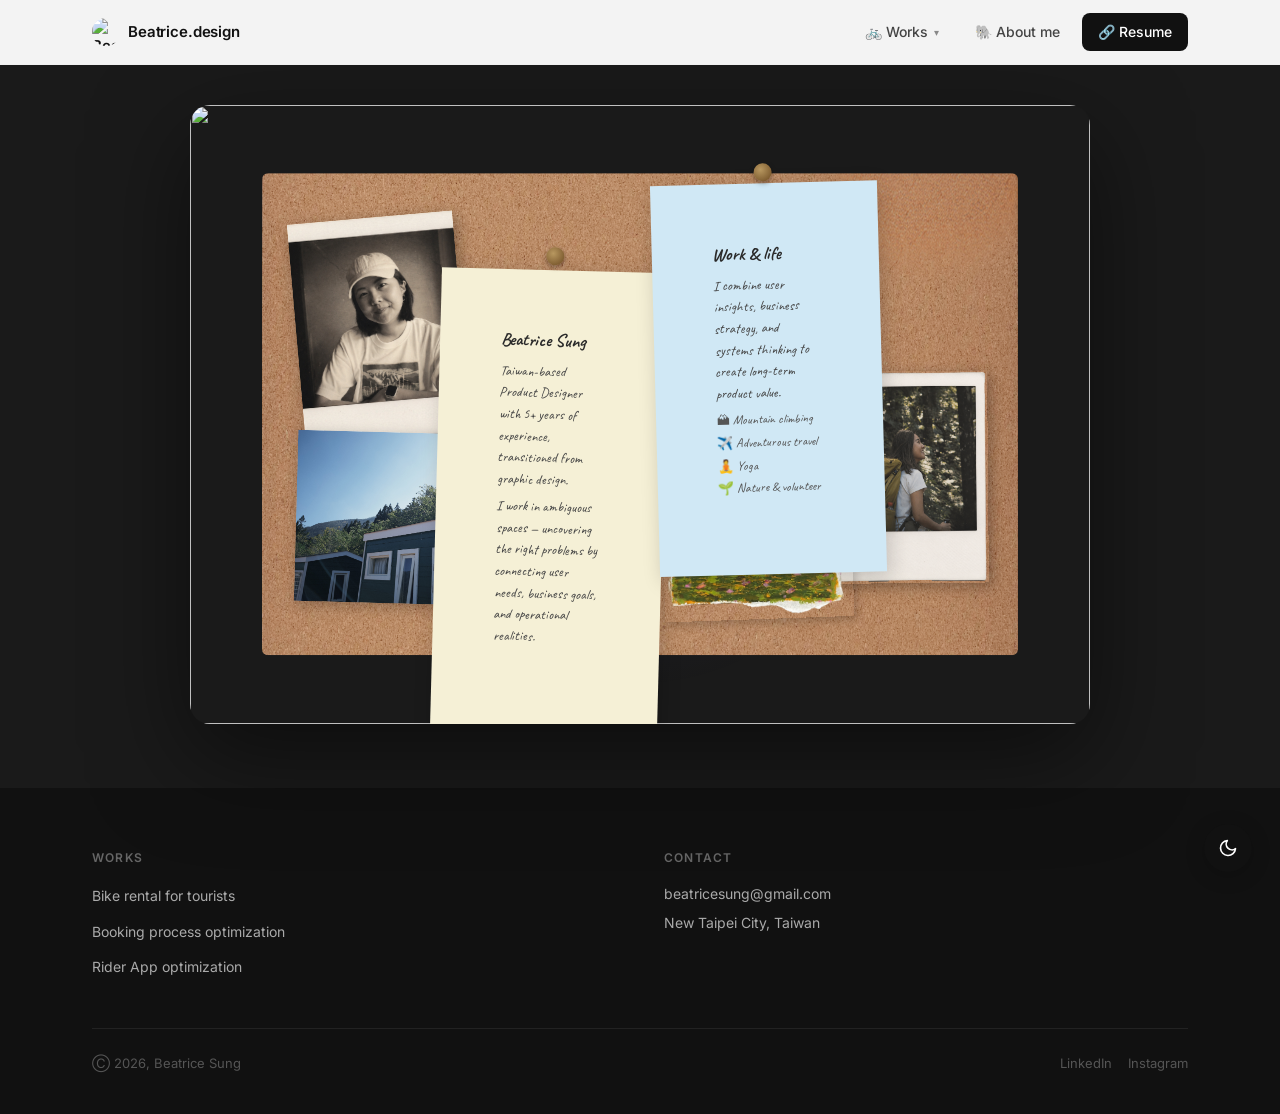
==== en/about-me-board.html @ c842e1b6 "Add about-me page with scroll animations, cork board variant, and dark mode - Rebuilt about-me.html " ====
<!DOCTYPE html>
<html lang="en">
<head>
  <meta charset="UTF-8" />
  <meta name="viewport" content="width=device-width, initial-scale=1.0" />
  <title>About — Beatrice Sung</title>
  <meta name="description" content="About Beatrice Sung — Product Designer with 5+ years of experience based in New Taipei City, Taiwan." />
  <link rel="stylesheet" href="../css/style.css" />
</head>
<body class="about-board-page">

  <div id="site-nav"></div>

  <!-- ========== CORK BOARD ========== -->
  <section class="about-board-section">
    <div class="about-board-container">
      <img class="cb-modal-bg" src="../assets/images/about-mountain-bg.jpg" alt="" />
      <div class="cb-board">
        <img class="cb-board-texture" src="../assets/images/about-cork.jpg" alt="" />

        <img class="cb-washi cb-washi--1" src="../assets/images/about-washi-1.png" alt="" />

        <div class="cb-photo cb-photo--bw">
          <img src="../assets/images/about-photo-bw.jpg" alt="Beatrice" />
        </div>

        <div class="cb-sticky cb-sticky--cream">
          <span class="cb-pin"></span>
          <h2>Beatrice Sung</h2>
          <p>Taiwan-based Product Designer with 5+ years of experience, transitioned from graphic design.</p>
          <p>I work in ambiguous spaces — uncovering the right problems by connecting user needs, business goals, and operational realities.</p>
        </div>

        <div class="cb-sticky cb-sticky--blue">
          <span class="cb-pin"></span>
          <h2>Work &amp; life</h2>
          <p>I combine user insights, business strategy, and systems thinking to create long-term product value.</p>
          <div class="cb-interests">
            <span>🏔 Mountain climbing</span>
            <span>✈️ Adventurous travel</span>
            <span>🧘 Yoga</span>
            <span>🌱 Nature &amp; volunteer</span>
          </div>
        </div>

        <img class="cb-washi cb-washi--2" src="../assets/images/about-washi-2.png" alt="" />

        <div class="cb-photo cb-photo--building">
          <img src="../assets/images/about-photo-building.jpg" alt="" />
        </div>

        <div class="cb-photo cb-photo--painting">
          <img src="../assets/images/about-photo-painting.jpg" alt="" />
        </div>

        <div class="cb-photo cb-photo--hiking">
          <img src="../assets/images/about-photo-hiking.jpg" alt="" />
        </div>
      </div>
    </div>
  </section>

  <div id="site-footer"></div>

  <script src="../js/components.js"></script>
  <script src="../js/main.js"></script>
</body>
</html>
---- css/style.css ----
/* ===========================
   Beatrice Sung — Portfolio
   style.css
   =========================== */

@import url('https://fonts.googleapis.com/css2?family=Caveat:wght@400;600;700&family=Inter:wght@300;400;500;600;700&family=Merriweather:wght@300;400;700&display=swap');

/* ---------- Reset & Base ---------- */
*, *::before, *::after {
  box-sizing: border-box;
  margin: 0;
  padding: 0;
}

html {
  scroll-behavior: smooth;
}

body {
  font-family: 'Inter', sans-serif;
  font-size: 16px;
  line-height: 1.6;
  color: #111111;
  background-color: #ffffff;
  -webkit-font-smoothing: antialiased;
}

img {
  max-width: 100%;
  display: block;
}

a {
  color: inherit;
  text-decoration: none;
}

ul {
  list-style: none;
}

/* ---------- Utilities ---------- */
.container {
  max-width: 1160px;
  margin: 0 auto;
  padding: 0 32px;
}

.tag {
  display: inline-block;
  background: #f2f2f2;
  color: #444;
  font-size: 12px;
  font-weight: 500;
  padding: 4px 12px;
  border-radius: 100px;
  letter-spacing: 0.02em;
}

.fade-in {
  opacity: 0;
  transform: translateY(24px);
  transition: opacity 0.7s ease, transform 0.7s ease;
}

.fade-in.visible {
  opacity: 1;
  transform: translateY(0);
}

/* ---------- Navigation ---------- */
.nav {
  position: sticky;
  top: 0;
  z-index: 100;
  background: rgba(255, 255, 255, 0.95);
  backdrop-filter: blur(10px);
  border-bottom: 1px solid #f0f0f0;
}

.nav__inner {
  display: flex;
  align-items: center;
  justify-content: space-between;
  height: 64px;
}

.nav__logo {
  display: flex;
  align-items: center;
  gap: 8px;
  font-size: 15px;
  font-weight: 600;
  color: #111;
  letter-spacing: -0.01em;
}

.nav__logo img {
  width: 28px;
  height: 28px;
  border-radius: 50%;
}

.nav__links {
  display: flex;
  align-items: center;
  gap: 8px;
}

.nav__link {
  display: flex;
  align-items: center;
  gap: 6px;
  padding: 8px 14px;
  border-radius: 8px;
  font-size: 14px;
  font-weight: 500;
  color: #444;
  transition: background 0.2s, color 0.2s;
}

.nav__link:hover,
.nav__link.active {
  background: #f4f4f4;
  color: #111;
}

.nav__link--resume {
  background: #111;
  color: #fff;
  padding: 8px 16px;
}

.nav__link--resume:hover {
  background: #333;
  color: #fff;
}

/* Theme Toggle Float Button */
.theme-toggle {
  position: fixed;
  bottom: 28px;
  right: 28px;
  z-index: 999;
  width: 48px;
  height: 48px;
  border-radius: 50%;
  background: #111;
  color: #fff;
  border: none;
  cursor: pointer;
  display: flex;
  align-items: center;
  justify-content: center;
  box-shadow: 0 4px 20px rgba(0, 0, 0, 0.18);
  transition: background 0.2s, transform 0.2s, box-shadow 0.2s;
}

.theme-toggle:hover {
  transform: scale(1.1);
  box-shadow: 0 6px 28px rgba(0, 0, 0, 0.25);
}

.theme-toggle .icon-moon { display: block; }
.theme-toggle .icon-sun  { display: none; }

[data-theme="dark"] .theme-toggle {
  background: #e0e0e0;
  color: #111;
  box-shadow: 0 4px 20px rgba(0, 0, 0, 0.4);
}

[data-theme="dark"] .theme-toggle .icon-moon { display: none; }
[data-theme="dark"] .theme-toggle .icon-sun  { display: block; }

/* Dropdown */
.nav__dropdown {
  position: relative;
}

.nav__dropdown-toggle {
  background: none;
  border: none;
  font-family: 'Inter', sans-serif;
  font-size: 14px;
  font-weight: 500;
  color: #444;
  cursor: pointer;
  display: flex;
  align-items: center;
  gap: 6px;
  padding: 8px 14px;
  border-radius: 8px;
  transition: background 0.2s, color 0.2s;
}

.nav__dropdown-toggle::after {
  content: '▾';
  font-size: 10px;
  transition: transform 0.2s;
  opacity: 0.6;
}

.nav__dropdown.open .nav__dropdown-toggle,
.nav__dropdown-toggle:hover {
  background: #f4f4f4;
  color: #111;
}

.nav__dropdown.open .nav__dropdown-toggle::after {
  transform: rotate(180deg);
}

.nav__dropdown-menu {
  display: none;
  position: absolute;
  top: calc(100% + 6px);
  left: 0;
  background: #fff;
  border: 1px solid #ebebeb;
  border-radius: 12px;
  padding: 6px;
  min-width: 280px;
  box-shadow: 0 8px 32px rgba(0, 0, 0, 0.1);
  z-index: 200;
}

.nav__dropdown.open .nav__dropdown-menu {
  display: flex;
  flex-direction: column;
}

.nav__dropdown-item {
  display: block;
  padding: 10px 14px;
  border-radius: 8px;
  font-size: 14px;
  color: #444;
  transition: background 0.15s, color 0.15s;
}

.nav__dropdown-item:hover {
  background: #f4f4f4;
  color: #111;
}

/* Hamburger */
.nav__hamburger {
  display: none;
  flex-direction: column;
  gap: 5px;
  background: none;
  border: none;
  cursor: pointer;
  padding: 4px;
}

.nav__hamburger span {
  display: block;
  width: 22px;
  height: 2px;
  background: #111;
  border-radius: 2px;
  transition: transform 0.3s, opacity 0.3s;
}

/* Mobile menu */
.nav__mobile {
  display: none;
  flex-direction: column;
  gap: 4px;
  padding: 12px 16px 16px;
  border-top: 1px solid #f0f0f0;
  background: #fff;
}

.nav__mobile.open {
  display: flex;
}

.nav__mobile .nav__link {
  font-size: 15px;
}

/* ---------- Hero ---------- */
.hero {
  padding: 100px 0 80px;
}

.hero__eyebrow {
  font-size: 15px;
  font-weight: 500;
  color: #888;
  margin-bottom: 16px;
  letter-spacing: 0.01em;
}

.hero__name {
  font-size: clamp(28px, 4vw, 52px);
  font-weight: 700;
  line-height: 1.15;
  letter-spacing: -0.02em;
  color: #111;
  max-width: 760px;
  margin-bottom: 24px;
}

.hero__tagline-zh {
  font-size: clamp(32px, 4vw, 52px);
  font-weight: 700;
  line-height: 1.2;
  letter-spacing: -0.02em;
  color: #111;
  margin-bottom: 32px;
}

.hero__desc {
  max-width: 560px;
}

.hero__desc p {
  font-size: 17px;
  line-height: 1.65;
  color: #444;
  margin-bottom: 8px;
}

.hero__desc p:last-child {
  margin-bottom: 0;
}

/* ---------- Services ---------- */
.services {
  padding: 72px 0;
  border-top: 1px solid #f0f0f0;
}

.services__grid {
  display: grid;
  grid-template-columns: repeat(4, 1fr);
  gap: 32px;
}

.service-item__icon {
  width: 40px;
  height: 40px;
  margin-bottom: 16px;
}

.service-item__title {
  font-size: 15px;
  font-weight: 600;
  color: #111;
  margin-bottom: 6px;
}

.service-item__desc {
  font-size: 14px;
  color: #777;
  line-height: 1.55;
}

/* ---------- Section Header ---------- */
.section-header {
  margin-bottom: 48px;
}

.section-header__eyebrow {
  font-size: 12px;
  font-weight: 600;
  color: #aaa;
  letter-spacing: 0.12em;
  text-transform: uppercase;
  margin-bottom: 10px;
}

.section-header__title {
  font-size: clamp(24px, 3vw, 36px);
  font-weight: 700;
  letter-spacing: -0.02em;
  line-height: 1.2;
  color: #111;
  margin-bottom: 12px;
}

.section-header__subtitle {
  font-size: 16px;
  color: #666;
  max-width: 480px;
}

/* ---------- Works Section ---------- */
.works {
  padding: 80px 0;
  border-top: 1px solid #f0f0f0;
}

.works__grid {
  display: grid;
  grid-template-columns: repeat(2, 1fr);
  gap: 24px;
}

.work-card {
  border-radius: 16px;
  overflow: hidden;
  background: #f8f8f8;
  transition: transform 0.15s ease, box-shadow 0.15s ease;
  cursor: pointer;
  display: block;
  will-change: transform;
  transform-style: preserve-3d;
}

.work-card--coming-soon {
  cursor: default;
}

.work-card--coming-soon:hover {
  transform: none !important;
  box-shadow: none !important;
}

/* ---------- Cursor glow ---------- */
.cursor-glow {
  position: fixed;
  top: 0;
  left: 0;
  width: 480px;
  height: 480px;
  border-radius: 50%;
  background: radial-gradient(circle, rgba(90, 90, 255, 0.10) 0%, transparent 70%);
  pointer-events: none;
  transform: translate(-50%, -50%);
  transition: opacity 0.4s ease;
  z-index: 0;
  mix-blend-mode: normal;
}

[data-theme="dark"] .cursor-glow {
  background: radial-gradient(circle, rgba(120, 120, 255, 0.14) 0%, transparent 70%);
}

.work-card__image {
  aspect-ratio: 16 / 10;
  overflow: hidden;
  background: #ebebeb;
}

.work-card__image img {
  width: 100%;
  height: 100%;
  object-fit: cover;
  transition: transform 0.5s ease;
}

.work-card:hover .work-card__image img {
  transform: scale(1.04);
}

.work-card__body {
  padding: 24px;
}

.work-card__tags {
  display: flex;
  flex-wrap: wrap;
  gap: 6px;
  margin-bottom: 12px;
}

.work-card__title {
  font-size: 19px;
  font-weight: 700;
  letter-spacing: -0.02em;
  line-height: 1.3;
  color: #111;
  margin-bottom: 8px;
}

.work-card__desc {
  font-size: 14px;
  color: #777;
  line-height: 1.55;
}

.work-card__coming-soon {
  display: inline-block;
  background: #111;
  color: #fff;
  font-size: 11px;
  font-weight: 600;
  letter-spacing: 0.08em;
  text-transform: uppercase;
  padding: 4px 10px;
  border-radius: 100px;
  margin-bottom: 12px;
}

/* ---------- Expertise ---------- */
.expertise {
  padding: 80px 0;
  border-top: 1px solid #f0f0f0;
}

.expertise__grid {
  display: grid;
  grid-template-columns: repeat(3, 1fr);
  gap: 32px 40px;
}

.expertise-item {
  display: flex;
  gap: 16px;
  align-items: flex-start;
}

.expertise-item__icon {
  width: 40px;
  height: 40px;
  flex-shrink: 0;
}

.expertise-item__title {
  font-size: 15px;
  font-weight: 600;
  color: #111;
  margin-bottom: 4px;
}

.expertise-item__desc {
  font-size: 13px;
  color: #777;
  line-height: 1.5;
}

/* ---------- Contact ---------- */
.contact {
  padding: 80px 0;
  border-top: 1px solid #f0f0f0;
}

.contact__inner {
  display: grid;
  grid-template-columns: 1fr 1fr;
  gap: 80px;
  align-items: start;
}

.contact__info {
  margin-top: 32px;
}

.contact__info-item {
  display: flex;
  align-items: center;
  gap: 10px;
  font-size: 14px;
  color: #555;
  margin-bottom: 12px;
}

.contact__info-item a:hover {
  color: #111;
}

.contact__form {
  display: flex;
  flex-direction: column;
  gap: 16px;
}

.form-group {
  display: flex;
  flex-direction: column;
  gap: 6px;
}

.form-group label {
  font-size: 13px;
  font-weight: 500;
  color: #444;
}

.form-group input,
.form-group textarea {
  border: 1.5px solid #e5e5e5;
  border-radius: 10px;
  padding: 12px 16px;
  font-size: 14px;
  font-family: 'Inter', sans-serif;
  color: #111;
  background: #fff;
  transition: border-color 0.2s;
  outline: none;
  resize: none;
}

.form-group input:focus,
.form-group textarea:focus {
  border-color: #111;
}

.form-group textarea {
  min-height: 120px;
}

.form-submit {
  background: #111;
  color: #fff;
  border: none;
  border-radius: 10px;
  padding: 14px 28px;
  font-size: 15px;
  font-weight: 600;
  font-family: 'Inter', sans-serif;
  cursor: pointer;
  transition: background 0.2s;
  align-self: flex-start;
}

.form-submit:hover {
  background: #333;
}

/* ---------- Footer ---------- */
.footer {
  background: #111;
  color: #fff;
  padding: 60px 0 40px;
}

.footer__inner {
  display: grid;
  grid-template-columns: 1fr 1fr;
  gap: 48px;
  margin-bottom: 48px;
}

.footer__brand-name {
  font-size: 18px;
  font-weight: 700;
  letter-spacing: -0.02em;
  margin-bottom: 8px;
}

.footer__brand-desc {
  font-size: 13px;
  color: #888;
  line-height: 1.55;
}

.footer__heading {
  font-size: 12px;
  font-weight: 600;
  color: #666;
  letter-spacing: 0.1em;
  text-transform: uppercase;
  margin-bottom: 16px;
}

.footer__link-list {
  display: flex;
  flex-direction: column;
  gap: 10px;
}

.footer__link-list a {
  font-size: 14px;
  color: #aaa;
  transition: color 0.2s;
}

.footer__link-list a:hover {
  color: #fff;
}

.footer__contact-item {
  font-size: 14px;
  color: #aaa;
  margin-bottom: 8px;
  line-height: 1.5;
}

.footer__contact-item a {
  color: #aaa;
  transition: color 0.2s;
}

.footer__contact-item a:hover {
  color: #fff;
}

.footer__bottom {
  border-top: 1px solid #222;
  padding-top: 24px;
  display: flex;
  align-items: center;
  justify-content: space-between;
}

.footer__copy {
  font-size: 13px;
  color: #555;
}

.footer__social {
  display: flex;
  gap: 16px;
}

.footer__social a {
  font-size: 13px;
  color: #555;
  transition: color 0.2s;
}

.footer__social a:hover {
  color: #fff;
}

/* ---------- Case Study Pages ---------- */
.cs-hero {
  padding: 80px 0 60px;
  border-bottom: 1px solid #f0f0f0;
}

.cs-hero__tags {
  display: flex;
  flex-wrap: wrap;
  gap: 8px;
  margin-bottom: 20px;
}

.cs-hero__title {
  font-size: clamp(28px, 4vw, 52px);
  font-weight: 700;
  letter-spacing: -0.03em;
  line-height: 1.15;
  color: #111;
  max-width: 760px;
  margin-bottom: 40px;
}

.cs-meta {
  display: grid;
  grid-template-columns: repeat(4, 1fr);
  gap: 24px;
  padding: 32px 0;
  border-top: 1px solid #f0f0f0;
}

.cs-meta__label {
  font-size: 11px;
  font-weight: 600;
  color: #aaa;
  letter-spacing: 0.1em;
  text-transform: uppercase;
  margin-bottom: 6px;
}

.cs-meta__value {
  font-size: 14px;
  font-weight: 500;
  color: #333;
  line-height: 1.5;
}

.cs-cover {
  width: 100%;
  border-radius: 16px;
  overflow: hidden;
  background: #f4f4f4;
  margin: 48px 0;
}

.cs-cover img {
  width: 100%;
  object-fit: cover;
}

.cs-section {
  padding: 64px 0;
  border-top: 1px solid #f0f0f0;
}

.cs-section:first-child {
  border-top: none;
}

.cs-section__label {
  font-size: 11px;
  font-weight: 600;
  color: #aaa;
  letter-spacing: 0.12em;
  text-transform: uppercase;
  margin-bottom: 16px;
}

.cs-section__title {
  font-size: clamp(20px, 2.5vw, 28px);
  font-weight: 700;
  letter-spacing: -0.02em;
  color: #111;
  margin-bottom: 20px;
}

.cs-section__body {
  max-width: 720px;
}

.cs-section__body p {
  font-size: 16px;
  line-height: 1.7;
  color: #444;
  margin-bottom: 16px;
}

.cs-section__body p:last-child {
  margin-bottom: 0;
}

.cs-section__body ul {
  list-style: none;
  margin-bottom: 16px;
}

.cs-section__body ul li {
  padding-left: 20px;
  position: relative;
  font-size: 16px;
  line-height: 1.7;
  color: #444;
  margin-bottom: 8px;
}

.cs-section__body ul li::before {
  content: '·';
  position: absolute;
  left: 6px;
  color: #aaa;
  font-size: 20px;
  line-height: 1.4;
}

.cs-image {
  border-radius: 12px;
  overflow: hidden;
  background: #f4f4f4;
  margin: 32px 0;
}

.cs-image img {
  width: 100%;
}

.cs-image--sm {
  max-width: 640px;
}

.cs-two-col {
  display: grid;
  grid-template-columns: 1fr 1fr;
  gap: 24px;
  margin: 32px 0;
}

.cs-stat-grid {
  display: grid;
  grid-template-columns: repeat(3, 1fr);
  gap: 24px;
  margin: 32px 0;
}

.cs-stat {
  background: #f8f8f8;
  border-radius: 16px;
  padding: 28px 24px;
}

.cs-stat__number {
  font-size: 36px;
  font-weight: 700;
  letter-spacing: -0.03em;
  color: #111;
  margin-bottom: 6px;
}

.cs-stat__label {
  font-size: 14px;
  color: #777;
  line-height: 1.45;
}

.cs-quote {
  border-left: 3px solid #111;
  padding: 16px 0 16px 24px;
  margin: 32px 0;
}

.cs-quote p {
  font-size: 18px !important;
  font-style: italic;
  color: #333 !important;
  line-height: 1.6 !important;
}

.cs-next {
  padding: 80px 0;
  border-top: 1px solid #f0f0f0;
}

.cs-next__label {
  font-size: 12px;
  font-weight: 600;
  color: #aaa;
  letter-spacing: 0.1em;
  text-transform: uppercase;
  margin-bottom: 16px;
}

.cs-next__card {
  display: flex;
  gap: 24px;
  align-items: center;
  background: #f8f8f8;
  border-radius: 16px;
  padding: 24px;
  max-width: 640px;
  transition: transform 0.3s ease, box-shadow 0.3s ease;
}

.cs-next__card:hover {
  transform: translateY(-4px);
  box-shadow: 0 16px 40px rgba(0, 0, 0, 0.08);
}

.cs-next__card img {
  width: 120px;
  height: 80px;
  object-fit: cover;
  border-radius: 8px;
  background: #e0e0e0;
}

.cs-next__card-title {
  font-size: 17px;
  font-weight: 600;
  color: #111;
  margin-bottom: 6px;
  letter-spacing: -0.01em;
}

.cs-next__card-desc {
  font-size: 13px;
  color: #888;
}

/* ---------- About Page ---------- */
.about-hero {
  padding: 80px 0;
}

.about-hero__name {
  font-size: clamp(48px, 7vw, 96px);
  font-weight: 700;
  letter-spacing: -0.03em;
  line-height: 1.05;
  color: #111;
  margin-bottom: 56px;
}

.about-hero__inner {
  display: grid;
  grid-template-columns: 1fr 2fr;
  gap: 64px;
  align-items: start;
}

.about-hero__eyebrow {
  font-size: 12px;
  font-weight: 600;
  color: #aaa;
  letter-spacing: 0.12em;
  text-transform: uppercase;
  margin-bottom: 16px;
}

.about-hero__bio {
  font-size: 17px;
  line-height: 1.75;
  color: #333;
  margin-bottom: 20px;
}

.about-hero__bio:last-child {
  margin-bottom: 0;
}

.about-hero__photo {
  border-radius: 16px;
  overflow: hidden;
  aspect-ratio: 3 / 4;
  background: #e8e8e8;
}

.about-hero__photo img {
  width: 100%;
  height: 100%;
  object-fit: cover;
}

.about-section {
  padding: 64px 0;
  border-top: 1px solid #f0f0f0;
}

.about-section__title {
  font-size: 22px;
  font-weight: 700;
  letter-spacing: -0.02em;
  color: #111;
  margin-bottom: 24px;
}

.about-section__body {
  max-width: 640px;
}

.about-section__body p {
  font-size: 16px;
  line-height: 1.7;
  color: #444;
  margin-bottom: 16px;
}

.about-photos {
  display: grid;
  grid-template-columns: repeat(3, 1fr);
  gap: 16px;
  margin: 32px 0;
}

.about-photos .photo {
  border-radius: 12px;
  overflow: hidden;
  aspect-ratio: 4 / 5;
  background: #f0f0f0;
}

.about-photos .photo img {
  width: 100%;
  height: 100%;
  object-fit: cover;
}

.interests-grid {
  display: flex;
  flex-wrap: wrap;
  gap: 10px;
  margin-top: 20px;
}

.interest-tag {
  background: #f2f2f2;
  color: #333;
  padding: 8px 18px;
  border-radius: 100px;
  font-size: 14px;
  font-weight: 500;
}

/* ---------- Problem Statement Cards ---------- */
.cs-problem-list {
  display: flex;
  flex-direction: column;
  gap: 16px;
  margin-top: 32px;
}

.cs-problem-card {
  background: rgba(9, 0, 255, 0.06);
  border-radius: 16px;
  padding: 28px 40px;
}

.cs-problem-card p,
.cs-problem-card li {
  font-size: 16px;
  line-height: 1.7;
  color: #4e4a4a;
  margin: 0;
}

.cs-problem-card ol,
.cs-problem-card ul {
  padding-left: 24px;
  margin-top: 8px;
}

.cs-problem-card li {
  margin-bottom: 6px;
}

/* ---------- Feature Tags ---------- */
.cs-feature-tags {
  display: flex;
  flex-wrap: wrap;
  gap: 14px;
  margin-top: 32px;
}

.cs-feature-tag {
  display: inline-flex;
  align-items: center;
  justify-content: center;
  border: 2px solid #111;
  border-radius: 48px;
  padding: 10px 24px;
  font-size: 15px;
  font-weight: 500;
  color: #111;
  background: #fafbff;
}

/* ---------- Feature Flow (Option E) ---------- */
.cs-feature-flow {
  margin-top: 32px;
  font-size: clamp(22px, 3vw, 36px);
  font-weight: 600;
  line-height: 1.6;
  color: #111;
  letter-spacing: -0.02em;
}

.cs-feature-flow span {
  color: #bbb;
  margin: 0 6px;
}

/* ---------- Before / After Comparison Slider ---------- */
.cs-sliders {
  display: flex;
  flex-direction: column;
  margin-top: 40px;
}

.cs-slider__title {
  font-size: 15px;
  font-weight: 600;
  color: #888;
  letter-spacing: 0.04em;
  margin-top: 2rem;
  margin-bottom: 1rem;
}

.cs-slider__title:first-child {
  margin-top: 0;
}

.cs-slider {
  position: relative;
  border-radius: 12px;
  overflow: hidden;
  cursor: col-resize;
  user-select: none;
  box-shadow: 0 4px 30px rgba(0, 0, 0, 0.1);
  /* height is set by the before image */
}

.cs-slider__img {
  display: block;
  width: 100%;
}

.cs-slider__img img {
  display: block;
  width: 100%;
  height: auto;
  pointer-events: none;
}

.cs-slider__img--after {
  /* sits behind as baseline */
}

.cs-slider__img--before {
  position: absolute;
  top: 0;
  left: 0;
  height: 100%;
  width: 100%;
  overflow: hidden;
  clip-path: inset(0 50% 0 0);
}

.cs-slider__img--before img {
  position: absolute;
  top: 0;
  left: 0;
  width: 100%;
  height: 100%;
  object-fit: cover;
}

.cs-slider__divider {
  position: absolute;
  top: 0;
  left: 50%;
  width: 2px;
  height: 100%;
  background: #fff;
  transform: translateX(-50%);
  z-index: 10;
  pointer-events: none;
}

.cs-slider__handle {
  position: absolute;
  top: 50%;
  left: 50%;
  transform: translate(-50%, -50%);
  width: 44px;
  height: 44px;
  border-radius: 50%;
  background: #fff;
  border: none;
  cursor: col-resize;
  display: flex;
  align-items: center;
  justify-content: center;
  box-shadow: 0 2px 12px rgba(0, 0, 0, 0.18);
  pointer-events: none;
}

.cs-slider__label {
  position: absolute;
  bottom: 16px;
  background: rgba(0, 0, 0, 0.45);
  color: #fff;
  font-size: 12px;
  font-weight: 600;
  letter-spacing: 0.06em;
  text-transform: uppercase;
  padding: 4px 12px;
  border-radius: 100px;
  pointer-events: none;
  z-index: 9;
}

.cs-slider__label--before {
  left: 16px;
}

.cs-slider__label--after {
  right: 16px;
}

@keyframes sliderHint {
  0%   { transform: translateX(-50%); }
  20%  { transform: translateX(calc(-50% - 8px)); }
  50%  { transform: translateX(calc(-50% + 8px)); }
  70%  { transform: translateX(calc(-50% - 4px)); }
  85%  { transform: translateX(calc(-50% + 4px)); }
  100% { transform: translateX(-50%); }
}

.cs-slider.is-hinting .cs-slider__divider {
  animation: sliderHint 0.85s ease-in-out;
}

/* ---------- Responsive ---------- */

/* Large screens: 1440px+ (external monitors, iMac) */
@media (min-width: 1440px) {
  .container {
    max-width: 1320px;
  }

  .hero__name {
    font-size: 60px;
  }

  .works__grid {
    gap: 32px;
  }

  .expertise__grid {
    gap: 40px 56px;
  }
}
@media (max-width: 900px) {
  .services__grid {
    grid-template-columns: repeat(2, 1fr);
  }

  .works__grid {
    grid-template-columns: 1fr;
  }

  .expertise__grid {
    grid-template-columns: repeat(2, 1fr);
  }

  .contact__inner {
    grid-template-columns: 1fr;
    gap: 48px;
  }

  .footer__inner {
    grid-template-columns: 1fr 1fr;
  }

  .cs-meta {
    grid-template-columns: repeat(2, 1fr);
  }

  .cs-two-col {
    grid-template-columns: 1fr;
  }

  .cs-stat-grid {
    grid-template-columns: 1fr;
  }

  .about-hero__inner {
    grid-template-columns: 1fr;
    gap: 32px;
  }

  .about-hero__name {
    margin-bottom: 32px;
  }

  .about-photos {
    grid-template-columns: repeat(2, 1fr);
  }
}

/* ---------- Dark Mode ---------- */
[data-theme="dark"] body {
  background-color: #141414;
  color: #e0e0e0;
}

[data-theme="dark"] .nav {
  background: rgba(20, 20, 20, 0.95);
  border-bottom-color: #272727;
}

[data-theme="dark"] .nav__logo { color: #e0e0e0; }
[data-theme="dark"] .nav__hamburger span { background: #e0e0e0; }

[data-theme="dark"] .nav__link { color: #999; }
[data-theme="dark"] .nav__link:hover,
[data-theme="dark"] .nav__link.active { background: #242424; color: #fff; }

[data-theme="dark"] .nav__link--resume { background: #e0e0e0; color: #111; }
[data-theme="dark"] .nav__link--resume:hover { background: #bbb; color: #111; }

[data-theme="dark"] .nav__theme-toggle { color: #999; }
[data-theme="dark"] .nav__theme-toggle:hover { background: #242424; color: #fff; }

[data-theme="dark"] .nav__dropdown-toggle { color: #999; }
[data-theme="dark"] .nav__dropdown-toggle:hover,
[data-theme="dark"] .nav__dropdown.open .nav__dropdown-toggle { background: #242424; color: #fff; }

[data-theme="dark"] .nav__dropdown-menu {
  background: #1c1c1c;
  border-color: #2a2a2a;
  box-shadow: 0 8px 32px rgba(0, 0, 0, 0.5);
}

[data-theme="dark"] .nav__dropdown-item { color: #999; }
[data-theme="dark"] .nav__dropdown-item:hover { background: #242424; color: #fff; }

[data-theme="dark"] .nav__mobile { background: #141414; border-top-color: #272727; }

[data-theme="dark"] .hero__name { color: #e0e0e0; }
[data-theme="dark"] .hero__desc p { color: #999; }

[data-theme="dark"] .works { border-top-color: #272727; }
[data-theme="dark"] .work-card { background: #1c1c1c; }
[data-theme="dark"] .work-card:hover { box-shadow: 0 20px 48px rgba(0, 0, 0, 0.5); }
[data-theme="dark"] .work-card__image { background: #272727; }
[data-theme="dark"] .work-card__title { color: #e0e0e0; }
[data-theme="dark"] .work-card__desc { color: #888; }
[data-theme="dark"] .tag { background: #272727; color: #999; }
[data-theme="dark"] .work-card__coming-soon { background: #e0e0e0; color: #111; }

[data-theme="dark"] .section-header__title { color: #e0e0e0; }
[data-theme="dark"] .expertise { border-top-color: #272727; }
[data-theme="dark"] .expertise-item__title { color: #e0e0e0; }
[data-theme="dark"] .expertise-item__desc { color: #888; }

[data-theme="dark"] .footer { background: #0c0c0c; }
[data-theme="dark"] .footer__bottom { border-top-color: #1e1e1e; }

[data-theme="dark"] .cs-hero { border-bottom-color: #272727; }
[data-theme="dark"] .cs-hero__title { color: #e0e0e0; }
[data-theme="dark"] .cs-meta { border-top-color: #272727; }
[data-theme="dark"] .cs-meta__value { color: #ccc; }
[data-theme="dark"] .cs-cover { background: #1c1c1c; }

[data-theme="dark"] .cs-section { border-top-color: #272727; }
[data-theme="dark"] .cs-section__title { color: #e0e0e0; }
[data-theme="dark"] .cs-section__body p,
[data-theme="dark"] .cs-section__body li { color: #999; }
[data-theme="dark"] .cs-image { background: #1c1c1c; }

[data-theme="dark"] .cs-problem-card { background: rgba(80, 80, 255, 0.07); }
[data-theme="dark"] .cs-problem-card p,
[data-theme="dark"] .cs-problem-card li { color: #bbb; }

[data-theme="dark"] .cs-feature-flow { color: #e0e0e0; }
[data-theme="dark"] .cs-feature-flow span { color: #444; }
[data-theme="dark"] .cs-feature-tag { background: #1c1c1c; border-color: #444; color: #ccc; }

[data-theme="dark"] .cs-slider__title { color: #666; }
[data-theme="dark"] .cs-slider__handle { background: #e0e0e0; }

[data-theme="dark"] .cs-stat { background: #1c1c1c; }
[data-theme="dark"] .cs-stat__number { color: #e0e0e0; }
[data-theme="dark"] .cs-stat__label { color: #888; }

[data-theme="dark"] .cs-next { border-top-color: #272727; }
[data-theme="dark"] .cs-next__card { background: #1c1c1c; }
[data-theme="dark"] .cs-next__card:hover { box-shadow: 0 16px 40px rgba(0, 0, 0, 0.4); }
[data-theme="dark"] .cs-next__card-title { color: #e0e0e0; }
[data-theme="dark"] .cs-next__card-desc { color: #888; }

[data-theme="dark"] .about-hero__name { color: #e0e0e0; }
[data-theme="dark"] .about-hero__bio { color: #999; }
[data-theme="dark"] .about-hero__photo { background: #1c1c1c; }
[data-theme="dark"] .about-section { border-top-color: #272727; }
[data-theme="dark"] .about-section__title { color: #e0e0e0; }
[data-theme="dark"] .about-section__body p { color: #999; }
[data-theme="dark"] .about-photos .photo { background: #1c1c1c; }
[data-theme="dark"] .interest-tag { background: #1c1c1c; color: #ccc; }

/* ---------- Responsive ---------- */
@media (max-width: 640px) {
  .container {
    padding: 0 20px;
  }

  .nav__links {
    display: none;
  }

  .nav__hamburger {
    display: flex;
  }

  .hero {
    padding: 60px 0 48px;
  }

  .services__grid {
    grid-template-columns: 1fr;
    gap: 24px;
  }

  .expertise__grid {
    grid-template-columns: 1fr;
  }

  .footer__inner {
    grid-template-columns: 1fr;
    gap: 32px;
  }

  .footer__bottom {
    flex-direction: column;
    gap: 12px;
    text-align: center;
  }

  .cs-hero__title {
    font-size: 28px;
  }

  .cs-meta {
    grid-template-columns: 1fr 1fr;
    gap: 16px;
  }

  .about-photos {
    grid-template-columns: 1fr;
  }
}

/* ============================
   About Drawer — Cork Board
   ============================ */

.about-drawer {
  position: fixed;
  inset: 0;
  z-index: 500;
  pointer-events: none;
}

.about-drawer.is-open {
  pointer-events: all;
}

.about-drawer__backdrop {
  position: absolute;
  inset: 0;
  background: rgba(0, 0, 0, 0);
  transition: background 0.35s ease;
}

.about-drawer.is-open .about-drawer__backdrop {
  background: rgba(0, 0, 0, 0.55);
}

.about-drawer__panel {
  position: absolute;
  top: 50%;
  left: 50%;
  width: min(860px, 90vw);
  max-height: 88vh;
  background: #ffe566;
  overflow-y: auto;
  border-radius: 20px;
  padding: 56px 56px 72px;
  box-shadow: 0 24px 80px rgba(0, 0, 0, 0.2);
  transform: translate(-50%, -50%) scale(0.92);
  opacity: 0;
  transition: transform 0.35s cubic-bezier(0.34, 1.56, 0.64, 1), opacity 0.25s ease;
}

.about-drawer.is-open .about-drawer__panel {
  transform: translate(-50%, -50%) scale(1);
  opacity: 1;
}

body.drawer-open {
  overflow: hidden;
}

.about-drawer__close {
  position: absolute;
  top: 24px;
  right: 24px;
  width: 36px;
  height: 36px;
  background: rgba(0, 0, 0, 0.07);
  border: none;
  border-radius: 50%;
  font-size: 18px;
  color: #111;
  cursor: pointer;
  display: flex;
  align-items: center;
  justify-content: center;
  transition: background 0.2s;
}

.about-drawer__close:hover {
  background: rgba(0, 0, 0, 0.14);
}

.about-drawer__name {
  font-size: clamp(32px, 4vw, 52px);
  font-weight: 700;
  letter-spacing: -0.03em;
  line-height: 1.05;
  color: #111;
  margin-bottom: 36px;
}

.about-drawer__hero {
  display: grid;
  grid-template-columns: 1fr 1.6fr;
  gap: 28px;
  align-items: start;
  margin-bottom: 40px;
}

.about-drawer__photo {
  border-radius: 12px;
  overflow: hidden;
  aspect-ratio: 3 / 4;
  background: #e8e8e8;
}

.about-drawer__photo img {
  width: 100%;
  height: 100%;
  object-fit: cover;
}

.about-drawer__bio p {
  font-size: 15px;
  line-height: 1.7;
  color: #333;
  margin-bottom: 14px;
}

.about-drawer__bio p:last-child {
  margin-bottom: 0;
}

.about-drawer__quote {
  font-style: italic;
  color: #555 !important;
}

.about-drawer__section {
  border-top: 1px dashed #111;
  padding-top: 28px;
  margin-bottom: 28px;
}

.about-drawer__section-title {
  font-size: 15px;
  font-weight: 700;
  color: #111;
  margin-bottom: 14px;
}

.about-drawer__section p {
  font-size: 14px;
  line-height: 1.7;
  color: #333;
  margin-bottom: 10px;
}

.about-drawer__section p:last-child {
  margin-bottom: 0;
}

.about-drawer__tags {
  display: flex;
  flex-wrap: wrap;
  gap: 8px;
  margin-top: 14px;
}

.about-drawer__tags span {
  background: rgba(0, 0, 0, 0.08);
  color: #333;
  padding: 5px 14px;
  border-radius: 100px;
  font-size: 13px;
}

@media (max-width: 640px) {
  .about-drawer__panel {
    width: 92vw;
    padding: 40px 24px 56px;
  }

  .about-drawer__hero {
    grid-template-columns: 1fr;
  }
}

/* ============================
   Cork Board — Standalone Page
   ============================ */

.about-board-page {
  background: #1a1a1a;
}

.about-board-section {
  padding: 40px 0 64px;
  display: flex;
  align-items: center;
  justify-content: center;
}

.about-board-container {
  position: relative;
  width: min(900px, 94vw);
  height: min(calc(min(900px, 94vw) * 11 / 16), 80vh);
  border-radius: 20px;
  overflow: hidden;
  box-shadow: 0 32px 96px rgba(0, 0, 0, 0.5);
  margin: 0 auto;
}

/* Mountain background */
.cb-modal-bg {
  position: absolute;
  inset: 0;
  width: 100%;
  height: 100%;
  object-fit: cover;
  object-position: center top;
  display: block;
  z-index: 0;
}

/* Cork board */
.cb-board {
  position: absolute;
  top: 50%;
  left: 50%;
  transform: translate(-50%, -50%);
  width: 84%;
  aspect-ratio: 722 / 460;
  z-index: 1;
}

.cb-board-texture {
  position: absolute;
  inset: 0;
  width: 100%;
  height: 100%;
  object-fit: cover;
  border-radius: 6px;
  display: block;
}

.cb-washi {
  position: absolute;
  z-index: 3;
}

.cb-washi--1 {
  left: 1%;
  top: 10%;
  width: 10%;
  transform: rotate(-33deg);
}

.cb-washi--2 {
  left: 86%;
  top: 38%;
  width: 13%;
  transform: rotate(22deg);
}

.cb-photo {
  position: absolute;
  overflow: hidden;
  z-index: 2;
}

.cb-photo img {
  width: 100%;
  height: 100%;
  object-fit: cover;
  display: block;
}

.cb-photo--bw {
  left: 4.5%;
  top: 9%;
  width: 22%;
  aspect-ratio: 3 / 4;
  transform: rotate(-5deg);
  box-shadow: 3px 5px 16px rgba(0,0,0,0.32);
}

.cb-photo--building {
  left: 4.5%;
  top: 54%;
  width: 34%;
  aspect-ratio: 3 / 2;
  transform: rotate(1.5deg);
  box-shadow: 2px 4px 14px rgba(0,0,0,0.25);
}

.cb-photo--painting {
  left: 53%;
  top: 63%;
  width: 25%;
  aspect-ratio: 4 / 3;
  transform: rotate(-2deg);
  z-index: 3;
  box-shadow: 2px 4px 10px rgba(0,0,0,0.2);
}

.cb-photo--hiking {
  left: 75%;
  top: 41%;
  width: 21%;
  aspect-ratio: 3 / 4;
  transform: rotate(-0.5deg);
  box-shadow: 3px 4px 14px rgba(0,0,0,0.3);
}

.cb-sticky {
  position: absolute;
  z-index: 4;
  padding: 8% 8% 10%;
  font-family: 'Caveat', cursive;
  box-shadow: 3px 5px 20px rgba(0,0,0,0.18);
}

.cb-sticky--cream {
  background: #f5f0d6;
  left: 23%;
  top: 20%;
  width: 30%;
  aspect-ratio: 1 / 1.12;
  transform: rotate(1.5deg);
}

.cb-sticky--blue {
  background: #d0e8f5;
  left: 52%;
  top: 2%;
  width: 30%;
  aspect-ratio: 1 / 1.15;
  transform: rotate(-1.5deg);
}

.cb-pin {
  display: block;
  width: 9%;
  aspect-ratio: 1;
  max-width: 18px;
  min-width: 10px;
  background: radial-gradient(circle at 38% 35%, #b89860, #6a4820);
  border-radius: 50%;
  position: absolute;
  top: -5%;
  left: 50%;
  transform: translateX(-50%);
  box-shadow: 0 2px 5px rgba(0,0,0,0.35);
  z-index: 5;
}

.cb-sticky h2 {
  font-size: clamp(11px, 1.9vw, 18px);
  font-weight: 700;
  color: #2a2a2a;
  margin-bottom: 8%;
  line-height: 1.2;
}

.cb-sticky p {
  font-size: clamp(9px, 1.35vw, 14px);
  line-height: 1.55;
  color: #444;
  margin-bottom: 5%;
}

.cb-interests {
  display: flex;
  flex-direction: column;
  gap: 2px;
  margin-top: 5%;
}

.cb-interests span {
  font-size: clamp(8px, 1.2vw, 13px);
  color: #555;
  line-height: 1.6;
}

/* ============================
   About Page — Color Theme
   ============================ */

/* Page base: all yellow */
body.about-page {
  background-color: #ffe566;
}

.about-page .about-hero {
  padding-top: 80px;
  padding-bottom: 80px;
}

.about-page .about-section--yellow {
  border-top: none;
}

.about-page .about-section--blue {
  border-top: none;
}

.about-page .about-section--blue .interest-tag {
  background: rgba(0, 0, 0, 0.08);
  color: #111;
  border: none;
}

/* Nav on about-page: yellow */
.about-page .nav {
  background: #ffe566;
  border-bottom: none;
}

.about-page .nav__logo { color: #111; }
.about-page .nav__link { color: #333; }
.about-page .nav__link:hover,
.about-page .nav__link.active {
  background: rgba(0, 0, 0, 0.07);
  color: #111;
}
.about-page .nav__link--resume {
  background: #111;
  color: #fff;
}
.about-page .nav__link--resume:hover {
  background: #333;
}
.about-page .nav__dropdown-toggle { color: #333; }
.about-page .nav__dropdown-toggle:hover {
  background: rgba(0, 0, 0, 0.07);
  color: #111;
}

/* Section dividers on about-page */
.about-page .about-section {
  border-top: 1px dashed #111;
}

.about-page .about-section--yellow {
  border-top: 1px dashed #111;
}

.about-page .about-section--blue {
  border-top: 1px dashed #111;
}

/* Dark mode overrides for about-page (need higher specificity to beat yellow rules) */
[data-theme="dark"] body.about-page {
  background-color: #111;
}

[data-theme="dark"] .about-page .nav {
  background: #111;
  border-bottom: 1px solid #272727;
}

[data-theme="dark"] .about-page .nav__logo { color: #e0e0e0; }
[data-theme="dark"] .about-page .nav__link { color: #999; }
[data-theme="dark"] .about-page .nav__link:hover,
[data-theme="dark"] .about-page .nav__link.active {
  background: #242424;
  color: #fff;
}
[data-theme="dark"] .about-page .nav__link--resume {
  background: #e0e0e0;
  color: #111;
}
[data-theme="dark"] .about-page .nav__link--resume:hover {
  background: #bbb;
}
[data-theme="dark"] .about-page .nav__dropdown-toggle { color: #999; }
[data-theme="dark"] .about-page .nav__dropdown-toggle:hover {
  background: #242424;
  color: #fff;
}

[data-theme="dark"] .about-page .about-section {
  border-top: 1px dashed #444;
}
[data-theme="dark"] .about-page .about-section--yellow {
  border-top: 1px dashed #444;
}
[data-theme="dark"] .about-page .about-section--blue {
  border-top: 1px dashed #444;
}

[data-theme="dark"] .about-page .about-section--blue .interest-tag {
  background: rgba(255, 255, 255, 0.1);
  color: #ccc;
}

/* Cursor glow — purple on yellow background */
body.about-page .cursor-glow {
  background: radial-gradient(circle, rgba(140, 60, 230, 0.22) 0%, transparent 70%);
  mix-blend-mode: normal;
}

/* ============================
   About Page — Scroll Animations
   ============================ */

/* ── Character split reveal ── */
@keyframes charReveal {
  from {
    opacity: 0;
    transform: translateY(0.4em) rotate(4deg);
    filter: blur(3px);
  }
  to {
    opacity: 1;
    transform: translateY(0) rotate(0deg);
    filter: blur(0);
  }
}

.about-hero__name .char {
  display: inline-block;
  opacity: 0;
  will-change: transform, opacity;
}

.about-hero__name.chars-ready .char {
  animation: charReveal 0.5s cubic-bezier(0.22, 1, 0.36, 1) both;
  animation-delay: calc(var(--i) * 38ms);
}

/* ── Bio paragraph reveal ── */
.bio-reveal {
  opacity: 0;
  transform: translateY(24px);
  transition:
    opacity 0.6s cubic-bezier(0.22, 1, 0.36, 1),
    transform 0.6s cubic-bezier(0.22, 1, 0.36, 1);
  transition-delay: calc(var(--bio-i) * 120ms + 300ms);
}

.bio-reveal.is-revealed {
  opacity: 1;
  transform: translateY(0);
}

/* ── Generic scroll reveal ── */
.scroll-reveal {
  opacity: 0;
  transform: translateY(20px);
  transition:
    opacity 0.55s cubic-bezier(0.22, 1, 0.36, 1),
    transform 0.55s cubic-bezier(0.22, 1, 0.36, 1);
}

.scroll-reveal.is-revealed {
  opacity: 1;
  transform: translateY(0);
}

.scroll-reveal--stagger.is-revealed {
  transition-delay: calc(var(--stagger-i) * 80ms);
}

/* ── Interest tag spring-in ── */
@keyframes tagSpring {
  0%   { opacity: 0; transform: scale(0.7) translateY(10px); }
  65%  { transform: scale(1.06) translateY(-2px); }
  100% { opacity: 1; transform: scale(1) translateY(0); }
}

.tag-reveal {
  opacity: 0;
}

.tag-reveal.is-revealed {
  animation: tagSpring 0.45s cubic-bezier(0.22, 1, 0.36, 1) both;
  animation-delay: calc(var(--tag-i) * 70ms);
}

/* ── Hero photo: clip parallax movement ── */
.about-hero__photo {
  overflow: hidden;
}

.about-hero__photo img {
  will-change: transform;
}
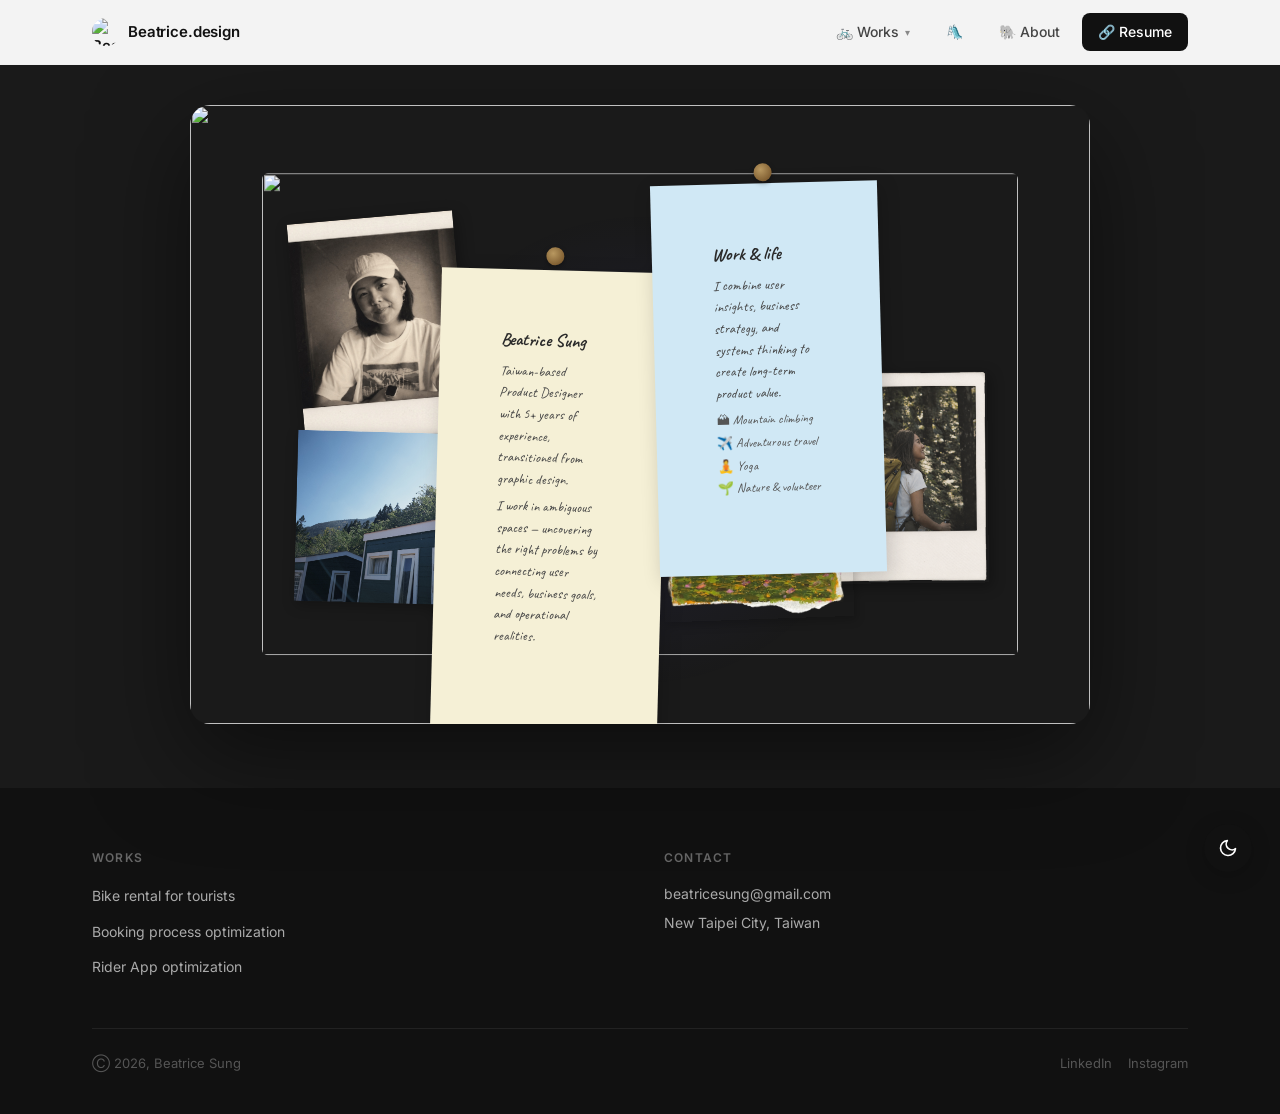
==== commit 7393c71e: "Add GA4 analytics and custom event tracking Adds Google Analytics 4 (G-F1MGSLT1WN) to all 7 pages an" ====
--- a/en/about-me-board.html
+++ b/en/about-me-board.html
@@ -6,6 +6,14 @@
   <title>About — Beatrice Sung</title>
   <meta name="description" content="About Beatrice Sung — Product Designer with 5+ years of experience based in New Taipei City, Taiwan." />
   <link rel="stylesheet" href="../css/style.css" />
+  <!-- Google tag (gtag.js) -->
+  <script async src="https://www.googletagmanager.com/gtag/js?id=G-F1MGSLT1WN"></script>
+  <script>
+    window.dataLayer = window.dataLayer || [];
+    function gtag(){dataLayer.push(arguments);}
+    gtag('js', new Date());
+    gtag('config', 'G-F1MGSLT1WN');
+  </script>
 </head>
 <body class="about-board-page">
 
@@ -64,5 +72,6 @@
 
   <script src="../js/components.js"></script>
   <script src="../js/main.js"></script>
+  <script src="../js/analytics.js"></script>
 </body>
 </html>
--- a/css/style.css
+++ b/css/style.css
@@ -134,6 +134,36 @@
 .nav__link--resume:hover {
   background: #333;
   color: #fff;
+}
+
+/* Secret nav link — emoji only, text slides in on hover */
+.nav__link--secret {
+  display: inline-flex;
+  align-items: center;
+  gap: 0;
+  overflow: hidden;
+}
+
+.nav__secret-emoji {
+  flex-shrink: 0;
+}
+
+.nav__secret-text {
+  max-width: 0;
+  overflow: hidden;
+  opacity: 0;
+  white-space: nowrap;
+  transition:
+    max-width 0.6s cubic-bezier(0.16, 1, 0.3, 1),
+    opacity 0.5s ease,
+    margin-left 0.6s cubic-bezier(0.16, 1, 0.3, 1);
+  margin-left: 0;
+}
+
+.nav__link--secret:hover .nav__secret-text {
+  max-width: 120px;
+  opacity: 1;
+  margin-left: 6px;
 }
 
 /* Theme Toggle Float Button */
@@ -1860,77 +1890,71 @@
    About Page — Color Theme
    ============================ */
 
-/* Page base: all yellow */
+/* Page base: full-bleed background photo */
 body.about-page {
-  background-color: #ffe566;
-}
-
-.about-page .about-hero {
-  padding-top: 80px;
-  padding-bottom: 80px;
-}
-
-.about-page .about-section--yellow {
-  border-top: none;
-}
-
-.about-page .about-section--blue {
-  border-top: none;
-}
-
-.about-page .about-section--blue .interest-tag {
-  background: rgba(0, 0, 0, 0.08);
-  color: #111;
-  border: none;
-}
-
-/* Nav on about-page: yellow */
+  background-color: #6a8a7a;
+  background-image: url('../assets/images/about-bg-photo.jpg');
+  background-size: cover;
+  background-position: center;
+  background-attachment: fixed;
+  min-height: 100vh;
+}
+
+/* Subtle top gradient so nav text stays readable over any sky */
+body.about-page::before {
+  content: '';
+  position: fixed;
+  top: 0;
+  left: 0;
+  right: 0;
+  height: 100px;
+  background: linear-gradient(to bottom, rgba(255, 255, 255, 0.25), transparent);
+  pointer-events: none;
+  z-index: 99;
+}
+
+/* Nav on about-page: transparent over photo */
 .about-page .nav {
-  background: #ffe566;
+  background: transparent;
   border-bottom: none;
 }
 
 .about-page .nav__logo { color: #111; }
-.about-page .nav__link { color: #333; }
+.about-page .nav__link { color: #222; }
 .about-page .nav__link:hover,
 .about-page .nav__link.active {
-  background: rgba(0, 0, 0, 0.07);
+  background: rgba(255, 255, 255, 0.35);
   color: #111;
 }
 .about-page .nav__link--resume {
-  background: #111;
+  background: rgba(0, 0, 0, 0.65);
   color: #fff;
+  backdrop-filter: blur(4px);
 }
 .about-page .nav__link--resume:hover {
-  background: #333;
-}
-.about-page .nav__dropdown-toggle { color: #333; }
+  background: rgba(0, 0, 0, 0.85);
+}
+.about-page .nav__dropdown-toggle { color: #222; }
 .about-page .nav__dropdown-toggle:hover {
-  background: rgba(0, 0, 0, 0.07);
-  color: #111;
-}
-
-/* Section dividers on about-page */
-.about-page .about-section {
-  border-top: 1px dashed #111;
-}
-
-.about-page .about-section--yellow {
-  border-top: 1px dashed #111;
-}
-
-.about-page .about-section--blue {
-  border-top: 1px dashed #111;
+  background: rgba(255, 255, 255, 0.35);
+  color: #111;
+}
+.about-page .nav__dropdown-menu {
+  background: rgba(255, 255, 255, 0.85);
+  backdrop-filter: blur(8px);
 }
 
 /* Dark mode overrides for about-page (need higher specificity to beat yellow rules) */
 [data-theme="dark"] body.about-page {
-  background-color: #111;
+  background-color: #1a1a1a;
+  /* keep the photo but darkened */
+  background-image: linear-gradient(rgba(0,0,0,0.55), rgba(0,0,0,0.55)),
+    url('../assets/images/about-bg-photo.jpg');
 }
 
 [data-theme="dark"] .about-page .nav {
-  background: #111;
-  border-bottom: 1px solid #272727;
+  background: transparent;
+  border-bottom: none;
 }
 
 [data-theme="dark"] .about-page .nav__logo { color: #e0e0e0; }
@@ -1968,9 +1992,9 @@
   color: #ccc;
 }
 
-/* Cursor glow — purple on yellow background */
+/* Cursor glow — softer on photo background */
 body.about-page .cursor-glow {
-  background: radial-gradient(circle, rgba(140, 60, 230, 0.22) 0%, transparent 70%);
+  background: radial-gradient(circle, rgba(255, 255, 255, 0.12) 0%, transparent 70%);
   mix-blend-mode: normal;
 }
 
@@ -2060,3 +2084,580 @@
 .about-hero__photo img {
   will-change: transform;
 }
+
+/* ============================
+   About Page — Album / Book Spread
+   ============================ */
+
+.album-section {
+  min-height: calc(100vh - 64px);
+  display: flex;
+  align-items: center;
+  justify-content: center;
+  padding: 60px 24px 80px;
+}
+
+/* ── Book spread ── */
+.album {
+  position: relative;
+  display: flex;
+  width: 100%;
+  max-width: 960px;
+  background-color: #fff;
+  /* stacked-pages shadow offset left-down like Figma */
+  box-shadow: -10px 13px 0px 0px rgba(0, 0, 0, 0.06), 0 24px 64px rgba(0, 0, 0, 0.11);
+  border: 3px solid #fff;
+  border-radius: 3px;
+  height: 580px;
+}
+
+/* ── Eucalyptus plant — inside left page, top-right ── */
+.album__plant {
+  position: absolute;
+  right: -10px;
+  top: -12px;
+  height: 64%;
+  width: auto;
+  transform: rotate(14deg);
+  transform-origin: top right;
+  pointer-events: none;
+  z-index: 3;
+  user-select: none;
+}
+
+/* ── LEFT PAGE: lined paper + photo ── */
+.album__left {
+  position: relative;
+  width: 46%;
+  flex-shrink: 0;
+  border-radius: 0;
+  display: flex;
+  align-items: center;
+  justify-content: center;
+  /* Lined paper texture */
+  background-color: #fff;
+  background-image: repeating-linear-gradient(
+    to bottom,
+    transparent 0px,
+    transparent 23px,
+    rgba(0, 0, 0, 0.07) 23px,
+    rgba(0, 0, 0, 0.07) 24px
+  );
+  background-size: 100% 24px;
+}
+
+/* Spine shadow — thin gradient on right edge */
+.album__left::after {
+  content: '';
+  position: absolute;
+  right: 0;
+  top: 0;
+  bottom: 0;
+  width: 18px;
+  background: linear-gradient(to right, transparent, rgba(0, 0, 0, 0.06));
+  pointer-events: none;
+  z-index: 5;
+}
+
+/* ── Photo with padding, fully shown ── */
+.album__photo {
+  width: 100%;
+  height: 100%;
+  object-fit: contain;
+  object-position: center;
+  display: block;
+  padding: 40px;
+  box-sizing: border-box;
+}
+
+.album__photo--dark { display: none; }
+
+[data-theme="dark"] .album__photo--light { display: none; }
+[data-theme="dark"] .album__photo--dark  { display: block; }
+
+/* ── Quote card — torn paper strip, bottom-left ── */
+.album__quote-card {
+  position: absolute;
+  bottom: 18px;
+  left: 14px;
+  width: 50%;
+  background: #f7f5e5;
+  padding: 16px 16px 18px;
+  transform: rotate(-1.76deg);
+  z-index: 15;
+  /* drop-shadow follows the clip-path outline */
+  filter: drop-shadow(1px 3px 4px rgba(0, 0, 0, 0.18));
+  /* torn paper edges — jagged top and bottom */
+  clip-path: polygon(
+    0%   16%, 4%   4%,  8%  18%, 13%  5%, 18%  20%, 24%  6%,
+    30%  19%, 36%  3%, 42%  17%, 48%  5%, 54%  20%, 60%  7%,
+    66%  18%, 72%  4%, 78%  16%, 84%  3%, 90%  17%, 96%  5%, 100% 13%,
+    100% 80%, 96%  92%, 90%  78%, 84%  93%, 78%  79%, 72%  94%,
+    66%  80%, 60%  95%, 54%  79%, 48%  93%, 42%  78%, 36%  92%,
+    30%  77%, 24%  91%, 18%  77%, 13%  93%, 8%   78%, 4%   90%, 0%  80%
+  );
+}
+
+.album__quote-card p {
+  font-family: 'Merriweather', serif;
+  font-style: italic;
+  font-size: 11px;
+  color: #505014;
+  line-height: 1.65;
+  margin: 0;
+}
+
+/* ── RIGHT PAGE: lined paper bg, grey card floats inside ── */
+.album__right {
+  flex: 1;
+  display: flex;
+  border-radius: 0;
+  min-width: 0;
+  position: relative;
+  z-index: 2;
+  padding: 40px 0;
+  align-items: stretch;
+}
+
+/* Notebook paper — stops before tab column so tabs "stick out" */
+.album__right::before {
+  content: '';
+  position: absolute;
+  top: 0;
+  left: 0;
+  width: calc(100% - 58px);
+  height: 100%;
+  background-color: #fff;
+  background-image: repeating-linear-gradient(
+    to bottom,
+    transparent 0px,
+    transparent 23px,
+    rgba(0, 0, 0, 0.07) 23px,
+    rgba(0, 0, 0, 0.07) 24px
+  );
+  background-size: 100% 24px;
+  z-index: 0;
+  pointer-events: none;
+}
+
+/* ── Content panels: the floating grey card ── */
+.album__panels {
+  flex: 1;
+  padding: 36px 36px 36px 44px;
+  min-width: 0;
+  background: #f5f3f3;
+  border-radius: 6px 0 0 6px;
+  margin-left: 20px;
+  display: flex;
+  align-items: center;
+  justify-content: center;
+  overflow: hidden;
+  position: relative;
+  z-index: 1;
+}
+
+.album__content {
+  display: none;
+}
+
+.album__content--active {
+  display: block;
+  animation: albumPanelIn 0.25s ease both;
+}
+
+@keyframes albumPanelIn {
+  from { opacity: 0; transform: translateY(8px); }
+  to   { opacity: 1; transform: translateY(0); }
+}
+
+.album__lead {
+  font-size: 20px;
+  font-weight: 400;
+  color: #111;
+  line-height: 1.5;
+  margin-bottom: 0;
+}
+
+.album__content p {
+  font-size: 15px;
+  line-height: 1.6;
+  color: #222;
+  margin-bottom: 0;
+  margin-top: 14px;
+}
+
+/* Interest tags */
+.album__tags {
+  display: flex;
+  flex-wrap: wrap;
+  gap: 6px;
+  margin-top: 14px;
+}
+
+.album__tags span {
+  font-size: 12px;
+  background: rgba(0, 0, 0, 0.07);
+  color: #333;
+  padding: 5px 12px;
+  border-radius: 100px;
+}
+
+/* ── Tabs — file-folder style, right edge ── */
+.album__tabs {
+  display: flex;
+  flex-direction: column;
+  justify-content: flex-start;
+  padding: 0;
+  gap: 0;
+  flex-shrink: 0;
+  width: 58px;
+  position: relative;
+  z-index: 1;
+}
+
+.album__tab {
+  writing-mode: vertical-rl;
+  transform: none;
+  font-family: 'Caveat', cursive;
+  font-size: 15px;
+  font-weight: 700;
+  color: #777;
+  background: #d0cece;
+  border: none;
+  cursor: pointer;
+  width: 58px;
+  height: 130px;
+  border-radius: 0 10px 10px 0;
+  transition: background 0.2s, color 0.2s, box-shadow 0.2s;
+  line-height: 1.2;
+  text-align: center;
+  box-shadow: 2px 2px 6px rgba(0, 0, 0, 0.10);
+}
+
+.album__tab:hover {
+  background: #e0dede;
+  color: #333;
+}
+
+/* Active: same bg as content panel — looks "pulled forward" */
+.album__tab--active {
+  background: #f5f3f3;
+  color: #111;
+  box-shadow: 3px 2px 8px rgba(0, 0, 0, 0.13);
+}
+
+/* ── Mobile ── */
+@media (max-width: 720px) {
+  .album {
+    flex-direction: column;
+    height: auto;
+    border: none;
+    box-shadow: 0 16px 48px rgba(0, 0, 0, 0.12);
+  }
+
+  .album__left {
+    width: 100%;
+    min-height: 280px;
+  }
+
+  .album__plant {
+    left: 50%;
+    top: -16px;
+    height: 60%;
+    transform: rotate(17deg) translateX(-50%);
+  }
+
+  /* Stack panels above tabs */
+  .album__right {
+    flex-direction: column;
+    padding: 0;
+    box-shadow: 0 -4px 12px rgba(0, 0, 0, 0.08);
+  }
+
+  /* Full-width notebook background on mobile */
+  .album__right::before {
+    width: 100%;
+  }
+
+  .album__panels {
+    margin-left: 0;
+    border-radius: 0;
+    min-height: 220px;
+  }
+
+  .album__tabs {
+    flex-direction: row;
+    width: 100%;
+    border-top: 1px solid rgba(0, 0, 0, 0.08);
+    position: static;
+  }
+
+  .album__tab {
+    writing-mode: horizontal-tb;
+    transform: none;
+    width: auto;
+    height: auto;
+    flex: 1;
+    padding: 12px 8px;
+    border-radius: 0;
+    font-size: 14px;
+    border-right: 1px solid rgba(0, 0, 0, 0.06);
+  }
+
+  .album__tab--active {
+    background: #f5f3f3;
+  }
+}
+
+/* ── Dark mode ── */
+[data-theme="dark"] .album {
+  background-color: #1c1c1c;
+  box-shadow: -10px 13px 0px 0px rgba(0, 0, 0, 0.2), 0 24px 64px rgba(0, 0, 0, 0.5);
+  border-color: #2a2a2a;
+}
+
+[data-theme="dark"] .album__left {
+  background-color: #1a1a1a;
+  background-image: repeating-linear-gradient(
+    to bottom,
+    transparent 0px,
+    transparent 23px,
+    rgba(255, 255, 255, 0.05) 23px,
+    rgba(255, 255, 255, 0.05) 24px
+  );
+}
+
+[data-theme="dark"] .album__quote-card {
+  background: #1e1c0a;
+  border-color: rgba(255, 255, 200, 0.1);
+}
+
+[data-theme="dark"] .album__quote-card p { color: #a0a060; }
+
+[data-theme="dark"] .album__right::before {
+  background-color: #242424;
+  background-image: repeating-linear-gradient(
+    to bottom,
+    transparent 0px,
+    transparent 23px,
+    rgba(255, 255, 255, 0.05) 23px,
+    rgba(255, 255, 255, 0.05) 24px
+  );
+}
+
+[data-theme="dark"] .album__panels { background: #2c2c2c; }
+
+[data-theme="dark"] .album__lead { color: #e0e0e0; }
+[data-theme="dark"] .album__content p { color: #bbb; }
+
+[data-theme="dark"] .album__tags span {
+  background: rgba(255, 255, 255, 0.08);
+  color: #ccc;
+}
+
+[data-theme="dark"] .album__tab {
+  background: #333;
+  color: #888;
+}
+
+[data-theme="dark"] .album__tab:hover {
+  background: #3a3a3a;
+  color: #bbb;
+}
+
+[data-theme="dark"] .album__tab--active {
+  background: #2c2c2c;
+  color: #e0e0e0;
+}
+
+/* ============================
+   Playground Page
+   ============================ */
+
+/* ── Hero ── */
+.pg-hero {
+  padding: 80px 0 56px;
+}
+
+.pg-hero__eyebrow {
+  font-size: 12px;
+  font-weight: 600;
+  letter-spacing: 0.12em;
+  text-transform: uppercase;
+  color: #aaa;
+  margin-bottom: 16px;
+}
+
+.pg-hero__title {
+  font-size: clamp(36px, 5.5vw, 68px);
+  font-weight: 700;
+  letter-spacing: -0.03em;
+  line-height: 1.1;
+  color: #111;
+  margin-bottom: 20px;
+}
+
+.pg-hero__desc {
+  font-size: 17px;
+  color: #666;
+  line-height: 1.7;
+  max-width: 480px;
+}
+
+/* ── Grid ── */
+.pg-section {
+  padding: 0 0 96px;
+}
+
+.pg-grid {
+  display: grid;
+  grid-template-columns: repeat(3, 1fr);
+  gap: 24px;
+}
+
+/* ── Card ── */
+.pg-card {
+  display: flex;
+  flex-direction: column;
+  border-radius: 20px;
+  overflow: hidden;
+  background: #f8f8f8;
+  text-decoration: none;
+  transition: transform 0.18s ease, box-shadow 0.18s ease;
+  cursor: pointer;
+}
+
+.pg-card:hover {
+  transform: translateY(-4px);
+  box-shadow: 0 16px 40px rgba(0, 0, 0, 0.10);
+}
+
+/* ── Card visual header ── */
+.pg-card__visual {
+  display: flex;
+  align-items: center;
+  justify-content: center;
+  height: 160px;
+  font-size: 64px;
+  line-height: 1;
+  user-select: none;
+  transition: transform 0.3s ease;
+}
+
+.pg-card:hover .pg-card__visual {
+  transform: scale(1.05);
+}
+
+.pg-card__visual--pink     { background: #FFE4D6; }
+.pg-card__visual--mint     { background: #D4F0E4; }
+.pg-card__visual--lavender { background: #E4DCFF; }
+
+.pg-card__emoji {
+  display: block;
+  font-family: 'Noto Sans JP', sans-serif;
+  font-size: 72px;
+  font-weight: 700;
+}
+
+/* ── Card body ── */
+.pg-card__body {
+  padding: 24px;
+  display: flex;
+  flex-direction: column;
+  flex: 1;
+}
+
+.pg-card__tags {
+  display: flex;
+  flex-wrap: wrap;
+  gap: 6px;
+  margin-bottom: 12px;
+}
+
+.pg-card__tag {
+  font-size: 11px;
+  font-weight: 600;
+  letter-spacing: 0.06em;
+  text-transform: uppercase;
+  color: #888;
+  background: #ebebeb;
+  padding: 3px 9px;
+  border-radius: 100px;
+}
+
+.pg-card__title {
+  font-size: 18px;
+  font-weight: 700;
+  letter-spacing: -0.02em;
+  color: #111;
+  margin-bottom: 8px;
+  line-height: 1.3;
+}
+
+.pg-card__desc {
+  font-size: 14px;
+  color: #777;
+  line-height: 1.6;
+  margin-bottom: 20px;
+  flex: 1;
+}
+
+.pg-card__cta {
+  font-size: 13px;
+  font-weight: 600;
+  color: #111;
+  letter-spacing: 0.01em;
+}
+
+.pg-card--soon {
+  cursor: default;
+  opacity: 0.72;
+}
+
+.pg-card--soon:hover {
+  transform: none;
+  box-shadow: 0 2px 12px rgba(0, 0, 0, 0.07);
+}
+
+.pg-card__tag--soon {
+  background: #e8e8e8;
+  color: #aaa;
+  font-style: italic;
+  text-transform: none;
+  letter-spacing: 0;
+}
+
+/* ── Responsive ── */
+@media (max-width: 900px) {
+  .pg-grid {
+    grid-template-columns: repeat(2, 1fr);
+  }
+}
+
+@media (max-width: 560px) {
+  .pg-grid {
+    grid-template-columns: 1fr;
+  }
+
+  .pg-hero {
+    padding: 56px 0 40px;
+  }
+}
+
+/* ── Dark mode ── */
+[data-theme="dark"] .pg-hero__title { color: #e0e0e0; }
+[data-theme="dark"] .pg-hero__desc  { color: #888; }
+
+[data-theme="dark"] .pg-card {
+  background: #1c1c1c;
+}
+[data-theme="dark"] .pg-card:hover {
+  box-shadow: 0 16px 40px rgba(0, 0, 0, 0.5);
+}
+[data-theme="dark"] .pg-card__visual--pink     { background: #3d2a24; }
+[data-theme="dark"] .pg-card__visual--mint     { background: #1e3329; }
+[data-theme="dark"] .pg-card__visual--lavender { background: #2c2540; }
+[data-theme="dark"] .pg-card__tag  { background: #272727; color: #777; }
+[data-theme="dark"] .pg-card__title { color: #e0e0e0; }
+[data-theme="dark"] .pg-card__desc  { color: #777; }
+[data-theme="dark"] .pg-card__cta   { color: #ccc; }
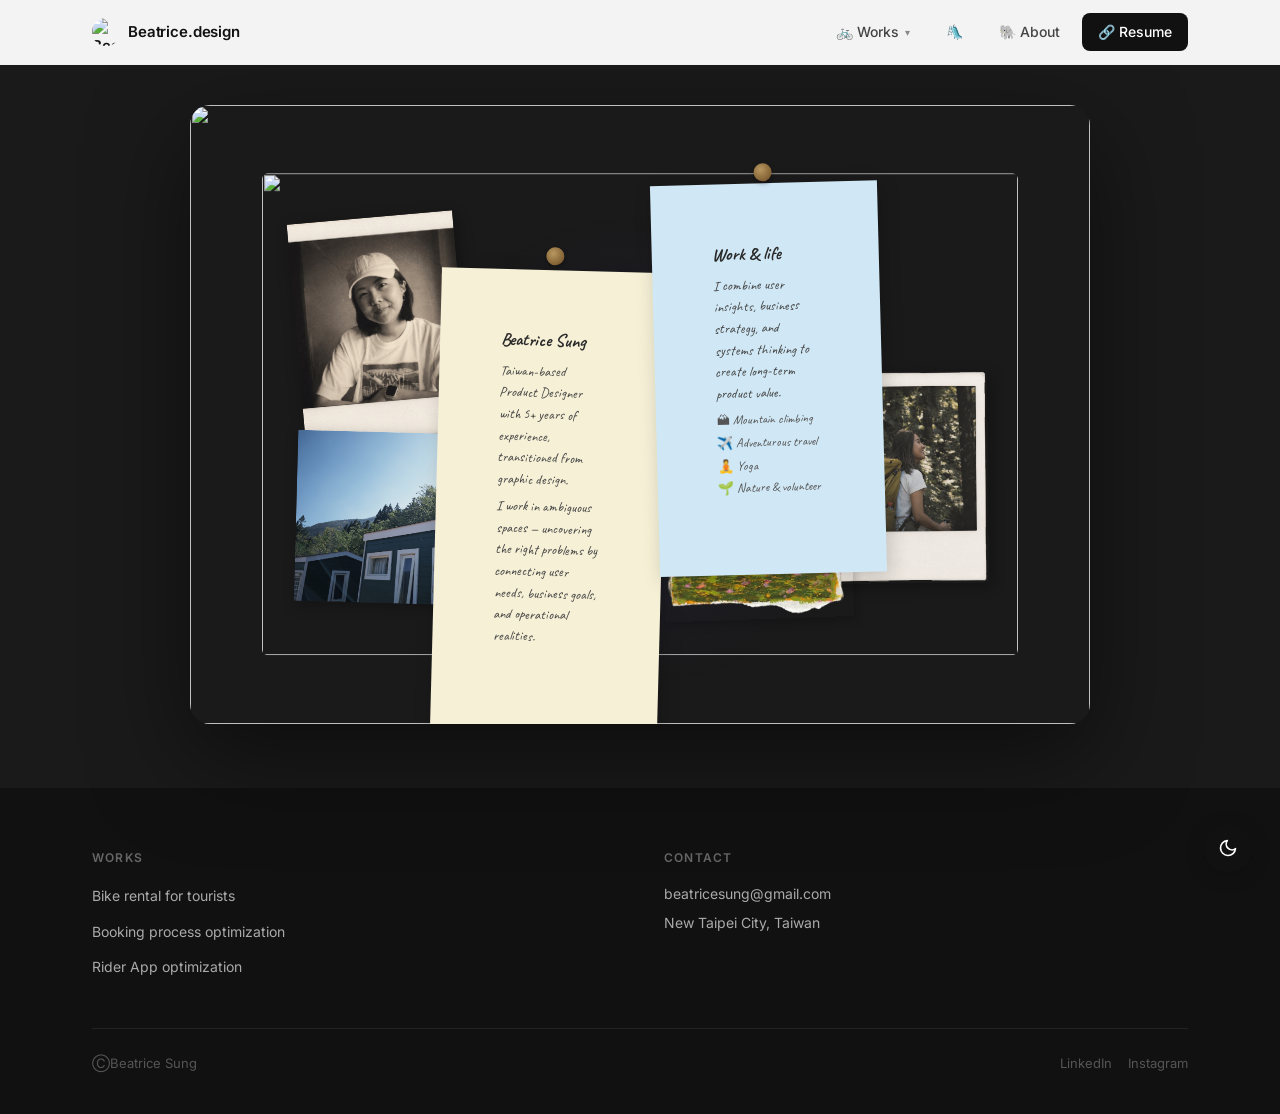
==== commit f627f6e0: "Add resume tracking, fix meta descriptions, and animate about page - Track resume button clicks in a" ====
--- a/en/about-me-board.html
+++ b/en/about-me-board.html
@@ -4,7 +4,7 @@
   <meta charset="UTF-8" />
   <meta name="viewport" content="width=device-width, initial-scale=1.0" />
   <title>About — Beatrice Sung</title>
-  <meta name="description" content="About Beatrice Sung — Product Designer with 5+ years of experience based in New Taipei City, Taiwan." />
+  <meta name="description" content="About Beatrice Sung, Product Designer with 5+ years of experience based in New Taipei City, Taiwan." />
   <link rel="stylesheet" href="../css/style.css" />
   <!-- Google tag (gtag.js) -->
   <script async src="https://www.googletagmanager.com/gtag/js?id=G-F1MGSLT1WN"></script>
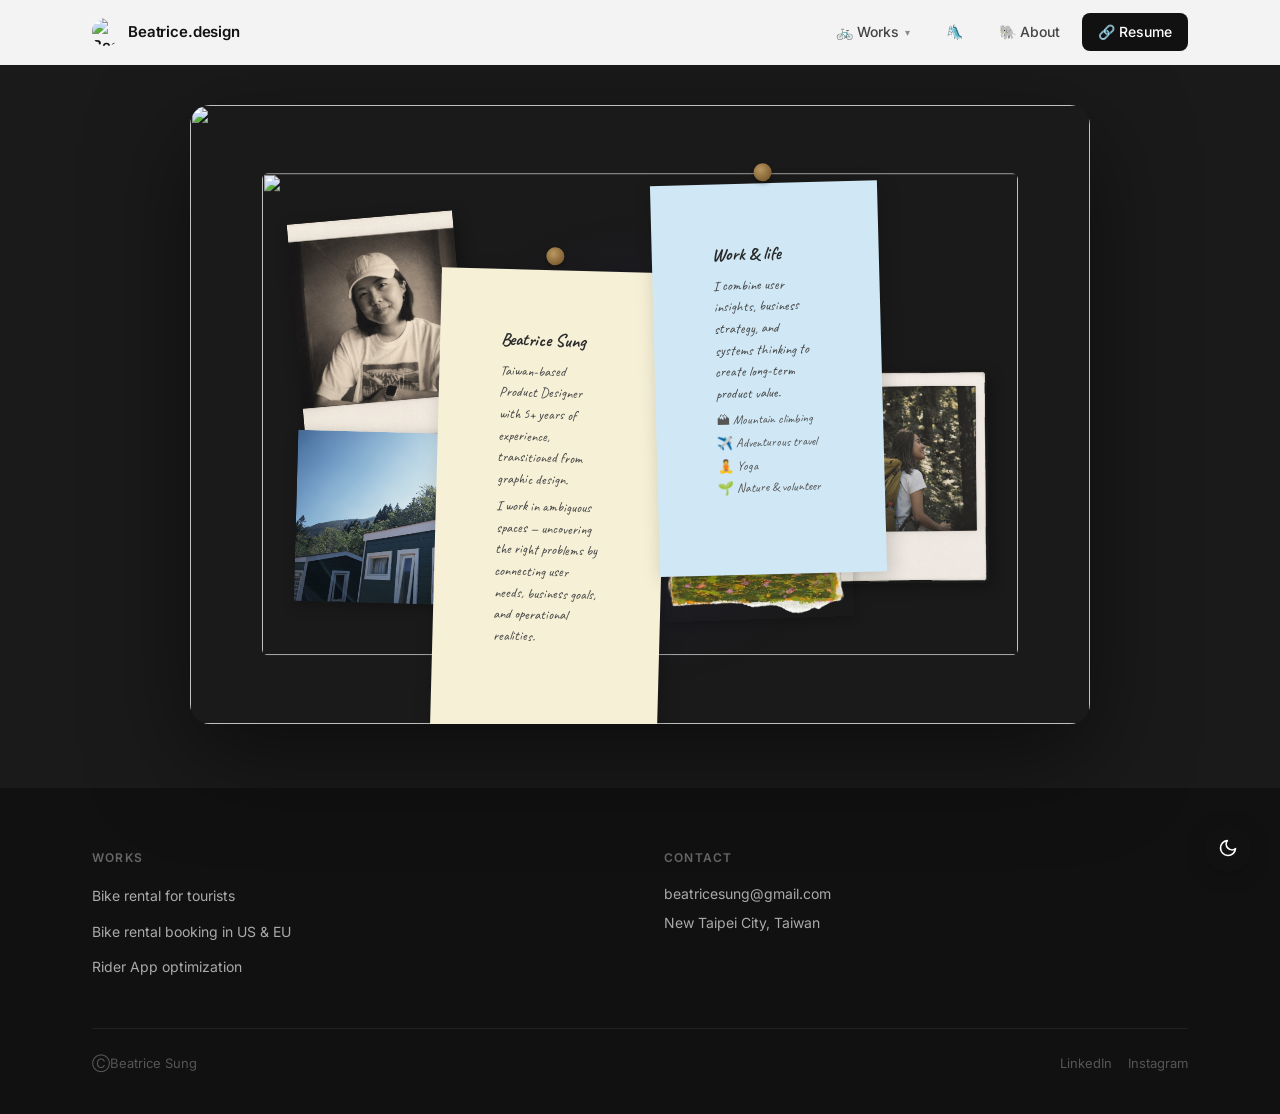
==== commit e2605e84: "Add Microsoft Clarity tracking to all pages Co-Authored-By: Claude Sonnet 4.6 <noreply@anthropic.com" ====
--- a/en/about-me-board.html
+++ b/en/about-me-board.html
@@ -13,6 +13,14 @@
     function gtag(){dataLayer.push(arguments);}
     gtag('js', new Date());
     gtag('config', 'G-F1MGSLT1WN');
+  </script>
+  <!-- Microsoft Clarity -->
+  <script type="text/javascript">
+    (function(c,l,a,r,i,t,y){
+        c[a]=c[a]||function(){(c[a].q=c[a].q||[]).push(arguments)};
+        t=l.createElement(r);t.async=1;t.src="https://www.clarity.ms/tag/"+i;
+        y=l.getElementsByTagName(r)[0];y.parentNode.insertBefore(t,y);
+    })(window, document, "clarity", "script", "wmqo8wk4qp");
   </script>
 </head>
 <body class="about-board-page">
